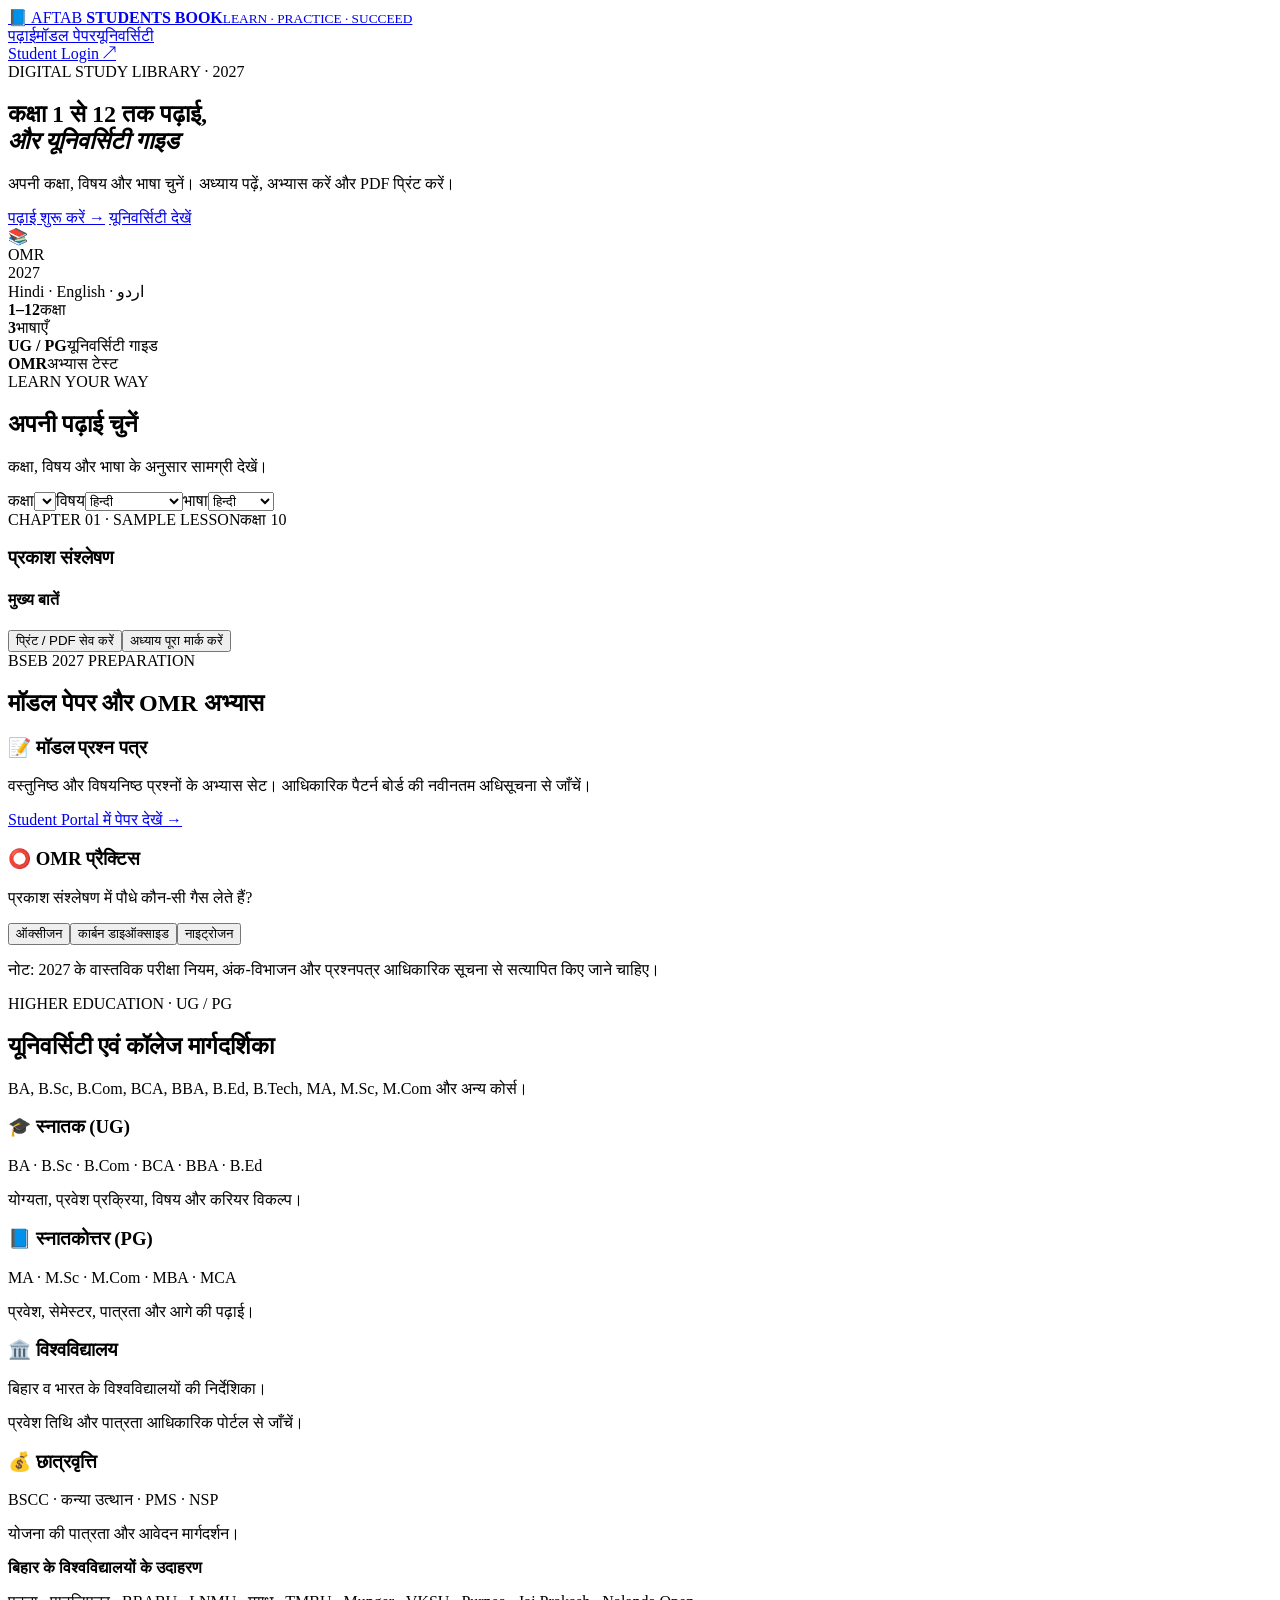
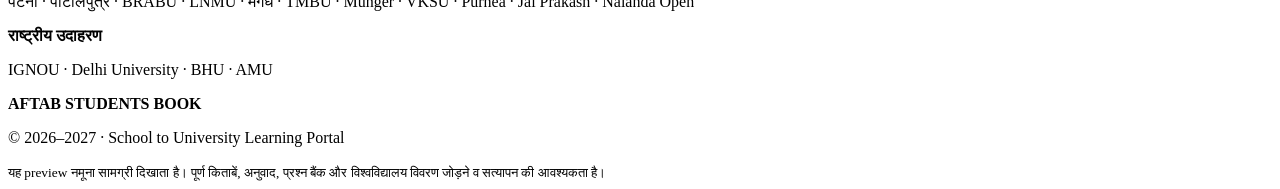
==== preview/index.html @ 73ba519c "Add Aftab Students Book multilingual study portal preview" ====
<!doctype html><html lang="hi"><head><meta charset="utf-8"><meta name="viewport" content="width=device-width,initial-scale=1"><title>Aftab Students Book · School to University</title><link rel="stylesheet" href="style.css"></head><body>
<header><a class="brand" href="#">📘 AFTAB <b>STUDENTS BOOK</b><small>LEARN · PRACTICE · SUCCEED</small></a><nav><a href="#study">पढ़ाई</a><a href="#exam">मॉडल पेपर</a><a href="#university">यूनिवर्सिटी</a></nav><a class="login" href="../student.html">Student Login ↗</a></header>
<main><section class="hero"><div><span class="eyebrow">DIGITAL STUDY LIBRARY · 2027</span><h1>कक्षा 1 से 12 तक पढ़ाई,<br><em>और यूनिवर्सिटी गाइड</em></h1><p>अपनी कक्षा, विषय और भाषा चुनें। अध्याय पढ़ें, अभ्यास करें और PDF प्रिंट करें।</p><a class="btn" href="#study">पढ़ाई शुरू करें →</a> <a class="btn ghost" href="#university">यूनिवर्सिटी देखें</a></div><div class="art"><div class="bigbook">📚</div><div class="sticker">OMR<br>2027</div><div class="float">Hindi · English · اردو</div></div></section>
<section class="stats"><div><b>1–12</b><span>कक्षा</span></div><div><b>3</b><span>भाषाएँ</span></div><div><b>UG / PG</b><span>यूनिवर्सिटी गाइड</span></div><div><b>OMR</b><span>अभ्यास टेस्ट</span></div></section>
<section id="study" class="panel"><span class="eyebrow">LEARN YOUR WAY</span><h2>अपनी पढ़ाई चुनें</h2><p>कक्षा, विषय और भाषा के अनुसार सामग्री देखें।</p><div class="filters"><label>कक्षा<select id="classSelect"></select></label><label>विषय<select id="subjectSelect"><option>हिन्दी</option><option>English</option><option>गणित</option><option>विज्ञान</option><option>सामाजिक विज्ञान</option><option>اردو</option><option>Physics</option><option>Chemistry</option><option>Biology</option><option>Commerce</option></select></label><label>भाषा<select id="language"><option value="hi">हिन्दी</option><option value="en">English</option><option value="ur">اردو</option></select></label></div>
<article class="lesson"><div class="lesson-top"><span class="eyebrow">CHAPTER 01 · SAMPLE LESSON</span><span id="classBadge">कक्षा 10</span></div><h3 id="lessonTitle">प्रकाश संश्लेषण</h3><p id="lessonBody"></p><h4 id="keyTitle">मुख्य बातें</h4><ul id="keyPoints"></ul><div class="question"><b id="question"></b><p id="answer"></p></div><div class="actions"><button onclick="window.print()">प्रिंट / PDF सेव करें</button><button class="secondary" id="markDone">अध्याय पूरा मार्क करें</button></div><small id="progress"></small></article></section>
<section id="exam" class="panel"><span class="eyebrow">BSEB 2027 PREPARATION</span><h2>मॉडल पेपर और OMR अभ्यास</h2><div class="cards"><article><h3>📝 मॉडल प्रश्न पत्र</h3><p>वस्तुनिष्ठ और विषयनिष्ठ प्रश्नों के अभ्यास सेट। आधिकारिक पैटर्न बोर्ड की नवीनतम अधिसूचना से जाँचें।</p><a class="textlink" href="../student.html">Student Portal में पेपर देखें →</a></article><article><h3>⭕ OMR प्रैक्टिस</h3><p id="quizQ">प्रकाश संश्लेषण में पौधे कौन-सी गैस लेते हैं?</p><div class="options"><button data-correct="0">ऑक्सीजन</button><button data-correct="1">कार्बन डाइऑक्साइड</button><button data-correct="0">नाइट्रोजन</button></div><p id="quizResult" aria-live="polite"></p></article></div><p class="note">नोट: 2027 के वास्तविक परीक्षा नियम, अंक-विभाजन और प्रश्नपत्र आधिकारिक सूचना से सत्यापित किए जाने चाहिए।</p></section>
<section id="university" class="panel"><span class="eyebrow">HIGHER EDUCATION · UG / PG</span><h2>यूनिवर्सिटी एवं कॉलेज मार्गदर्शिका</h2><p>BA, B.Sc, B.Com, BCA, BBA, B.Ed, B.Tech, MA, M.Sc, M.Com और अन्य कोर्स।</p><div class="cards"><article><h3>🎓 स्नातक (UG)</h3><p>BA · B.Sc · B.Com · BCA · BBA · B.Ed</p><p>योग्यता, प्रवेश प्रक्रिया, विषय और करियर विकल्प।</p></article><article><h3>📘 स्नातकोत्तर (PG)</h3><p>MA · M.Sc · M.Com · MBA · MCA</p><p>प्रवेश, सेमेस्टर, पात्रता और आगे की पढ़ाई।</p></article><article><h3>🏛️ विश्वविद्यालय</h3><p>बिहार व भारत के विश्वविद्यालयों की निर्देशिका।</p><p>प्रवेश तिथि और पात्रता आधिकारिक पोर्टल से जाँचें।</p></article><article><h3>💰 छात्रवृत्ति</h3><p>BSCC · कन्या उत्थान · PMS · NSP</p><p>योजना की पात्रता और आवेदन मार्गदर्शन।</p></article></div><div class="unilist"><b>बिहार के विश्वविद्यालयों के उदाहरण</b><p>पटना · पाटलिपुत्र · BRABU · LNMU · मगध · TMBU · Munger · VKSU · Purnea · Jai Prakash · Nalanda Open</p><b>राष्ट्रीय उदाहरण</b><p>IGNOU · Delhi University · BHU · AMU</p></div></section></main><footer><b>AFTAB STUDENTS BOOK</b><p>© 2026–2027 · School to University Learning Portal</p><small>यह preview नमूना सामग्री दिखाता है। पूर्ण किताबें, अनुवाद, प्रश्न बैंक और विश्वविद्यालय विवरण जोड़ने व सत्यापन की आवश्यकता है।</small></footer><script src="app.js"></script></body></html>
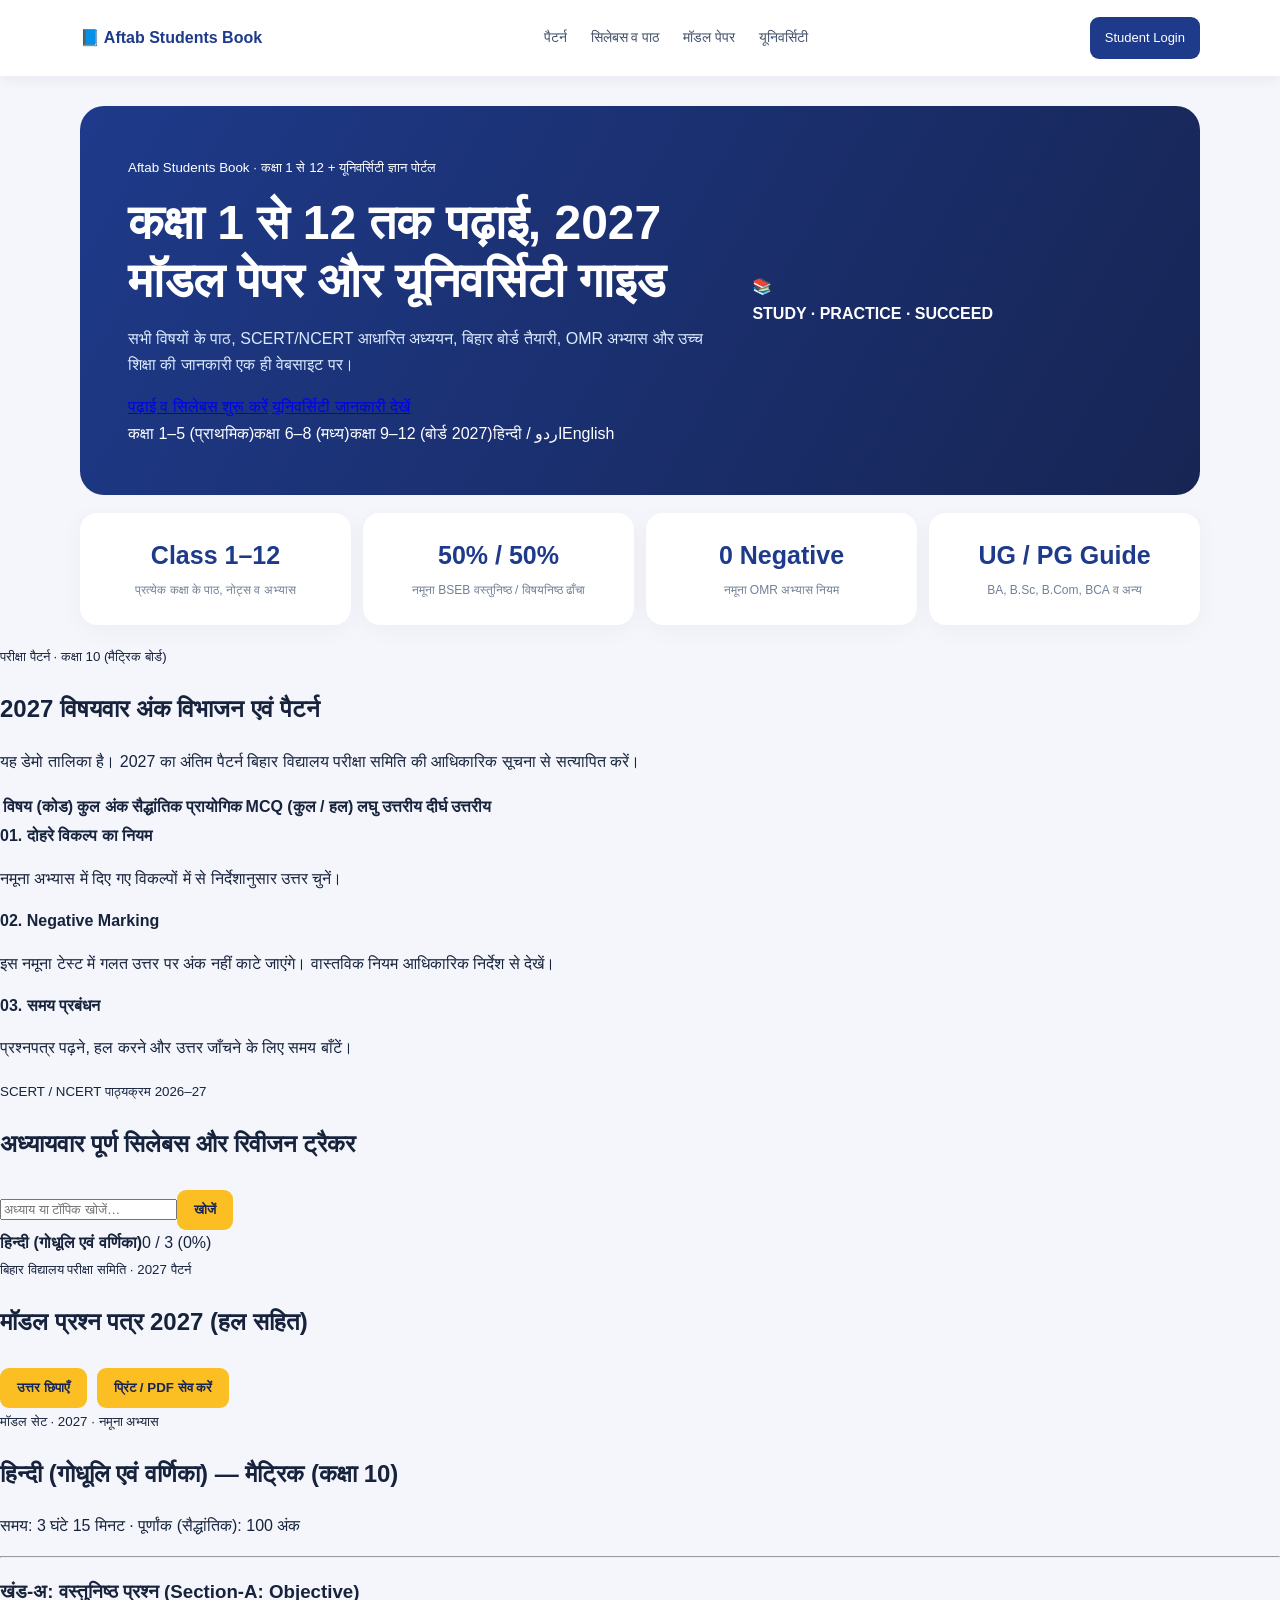
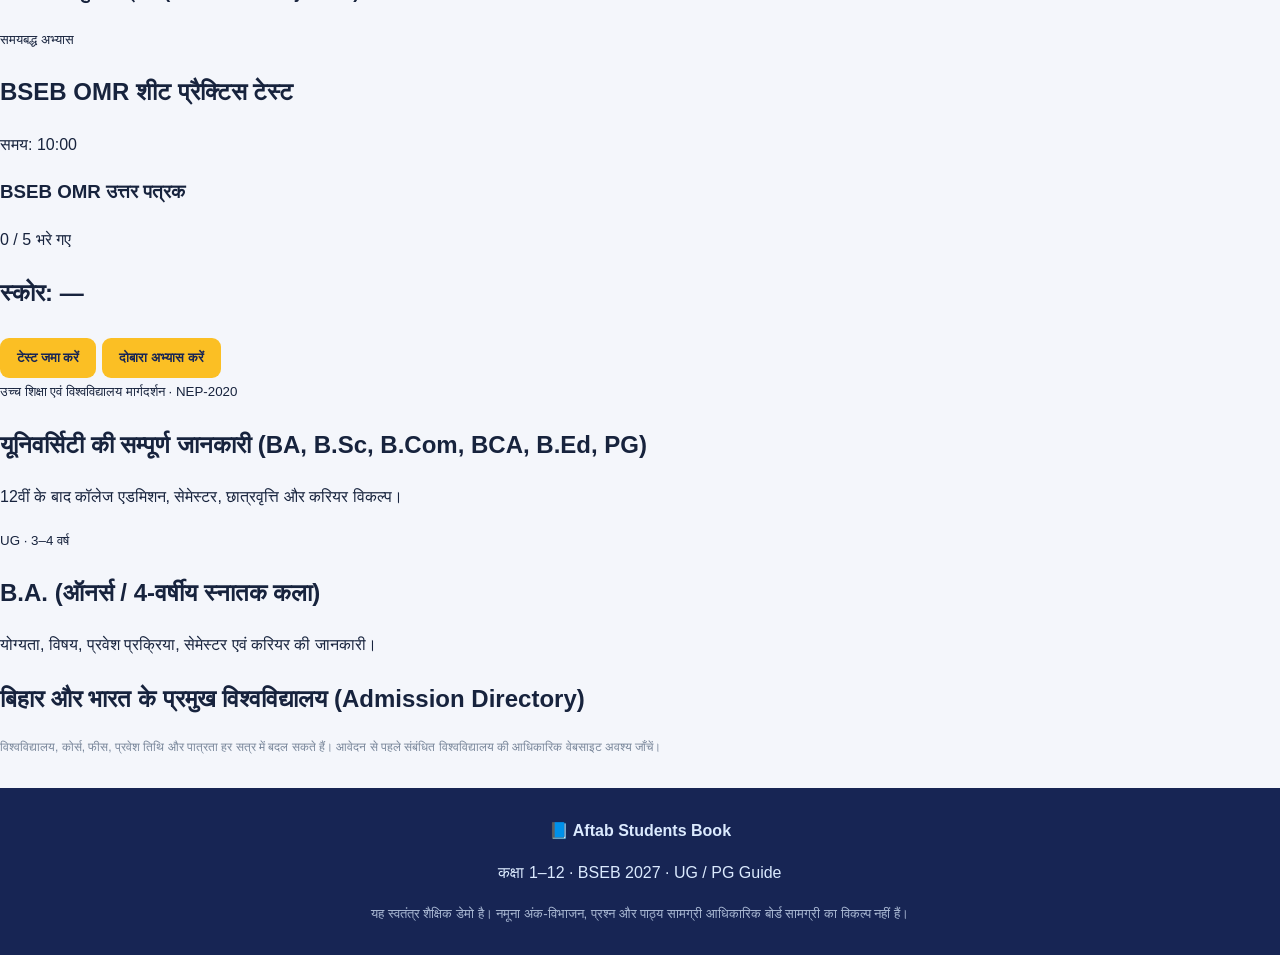
==== commit 09de6098: "Build screenshot-matched school to university portal preview" ====
--- a/preview/index.html
+++ b/preview/index.html
@@ -1,8 +1,12 @@
-<!doctype html><html lang="hi"><head><meta charset="utf-8"><meta name="viewport" content="width=device-width,initial-scale=1"><title>Aftab Students Book · School to University</title><link rel="stylesheet" href="style.css"></head><body>
-<header><a class="brand" href="#">📘 AFTAB <b>STUDENTS BOOK</b><small>LEARN · PRACTICE · SUCCEED</small></a><nav><a href="#study">पढ़ाई</a><a href="#exam">मॉडल पेपर</a><a href="#university">यूनिवर्सिटी</a></nav><a class="login" href="../student.html">Student Login ↗</a></header>
-<main><section class="hero"><div><span class="eyebrow">DIGITAL STUDY LIBRARY · 2027</span><h1>कक्षा 1 से 12 तक पढ़ाई,<br><em>और यूनिवर्सिटी गाइड</em></h1><p>अपनी कक्षा, विषय और भाषा चुनें। अध्याय पढ़ें, अभ्यास करें और PDF प्रिंट करें।</p><a class="btn" href="#study">पढ़ाई शुरू करें →</a> <a class="btn ghost" href="#university">यूनिवर्सिटी देखें</a></div><div class="art"><div class="bigbook">📚</div><div class="sticker">OMR<br>2027</div><div class="float">Hindi · English · اردو</div></div></section>
-<section class="stats"><div><b>1–12</b><span>कक्षा</span></div><div><b>3</b><span>भाषाएँ</span></div><div><b>UG / PG</b><span>यूनिवर्सिटी गाइड</span></div><div><b>OMR</b><span>अभ्यास टेस्ट</span></div></section>
-<section id="study" class="panel"><span class="eyebrow">LEARN YOUR WAY</span><h2>अपनी पढ़ाई चुनें</h2><p>कक्षा, विषय और भाषा के अनुसार सामग्री देखें।</p><div class="filters"><label>कक्षा<select id="classSelect"></select></label><label>विषय<select id="subjectSelect"><option>हिन्दी</option><option>English</option><option>गणित</option><option>विज्ञान</option><option>सामाजिक विज्ञान</option><option>اردو</option><option>Physics</option><option>Chemistry</option><option>Biology</option><option>Commerce</option></select></label><label>भाषा<select id="language"><option value="hi">हिन्दी</option><option value="en">English</option><option value="ur">اردو</option></select></label></div>
-<article class="lesson"><div class="lesson-top"><span class="eyebrow">CHAPTER 01 · SAMPLE LESSON</span><span id="classBadge">कक्षा 10</span></div><h3 id="lessonTitle">प्रकाश संश्लेषण</h3><p id="lessonBody"></p><h4 id="keyTitle">मुख्य बातें</h4><ul id="keyPoints"></ul><div class="question"><b id="question"></b><p id="answer"></p></div><div class="actions"><button onclick="window.print()">प्रिंट / PDF सेव करें</button><button class="secondary" id="markDone">अध्याय पूरा मार्क करें</button></div><small id="progress"></small></article></section>
-<section id="exam" class="panel"><span class="eyebrow">BSEB 2027 PREPARATION</span><h2>मॉडल पेपर और OMR अभ्यास</h2><div class="cards"><article><h3>📝 मॉडल प्रश्न पत्र</h3><p>वस्तुनिष्ठ और विषयनिष्ठ प्रश्नों के अभ्यास सेट। आधिकारिक पैटर्न बोर्ड की नवीनतम अधिसूचना से जाँचें।</p><a class="textlink" href="../student.html">Student Portal में पेपर देखें →</a></article><article><h3>⭕ OMR प्रैक्टिस</h3><p id="quizQ">प्रकाश संश्लेषण में पौधे कौन-सी गैस लेते हैं?</p><div class="options"><button data-correct="0">ऑक्सीजन</button><button data-correct="1">कार्बन डाइऑक्साइड</button><button data-correct="0">नाइट्रोजन</button></div><p id="quizResult" aria-live="polite"></p></article></div><p class="note">नोट: 2027 के वास्तविक परीक्षा नियम, अंक-विभाजन और प्रश्नपत्र आधिकारिक सूचना से सत्यापित किए जाने चाहिए।</p></section>
-<section id="university" class="panel"><span class="eyebrow">HIGHER EDUCATION · UG / PG</span><h2>यूनिवर्सिटी एवं कॉलेज मार्गदर्शिका</h2><p>BA, B.Sc, B.Com, BCA, BBA, B.Ed, B.Tech, MA, M.Sc, M.Com और अन्य कोर्स।</p><div class="cards"><article><h3>🎓 स्नातक (UG)</h3><p>BA · B.Sc · B.Com · BCA · BBA · B.Ed</p><p>योग्यता, प्रवेश प्रक्रिया, विषय और करियर विकल्प।</p></article><article><h3>📘 स्नातकोत्तर (PG)</h3><p>MA · M.Sc · M.Com · MBA · MCA</p><p>प्रवेश, सेमेस्टर, पात्रता और आगे की पढ़ाई।</p></article><article><h3>🏛️ विश्वविद्यालय</h3><p>बिहार व भारत के विश्वविद्यालयों की निर्देशिका।</p><p>प्रवेश तिथि और पात्रता आधिकारिक पोर्टल से जाँचें।</p></article><article><h3>💰 छात्रवृत्ति</h3><p>BSCC · कन्या उत्थान · PMS · NSP</p><p>योजना की पात्रता और आवेदन मार्गदर्शन।</p></article></div><div class="unilist"><b>बिहार के विश्वविद्यालयों के उदाहरण</b><p>पटना · पाटलिपुत्र · BRABU · LNMU · मगध · TMBU · Munger · VKSU · Purnea · Jai Prakash · Nalanda Open</p><b>राष्ट्रीय उदाहरण</b><p>IGNOU · Delhi University · BHU · AMU</p></div></section></main><footer><b>AFTAB STUDENTS BOOK</b><p>© 2026–2027 · School to University Learning Portal</p><small>यह preview नमूना सामग्री दिखाता है। पूर्ण किताबें, अनुवाद, प्रश्न बैंक और विश्वविद्यालय विवरण जोड़ने व सत्यापन की आवश्यकता है।</small></footer><script src="app.js"></script></body></html>+<!doctype html>
+<html lang="hi"><head><meta charset="utf-8"><meta name="viewport" content="width=device-width,initial-scale=1"><title>Aftab Students Book | BSEB 2027</title><link rel="stylesheet" href="style.css"></head>
+<body><header><a class="brand" href="#home">📘 Aftab Students Book</a><nav><a href="#pattern">पैटर्न</a><a href="#syllabus">सिलेबस व पाठ</a><a href="#papers">मॉडल पेपर</a><a href="#university">यूनिवर्सिटी</a></nav><a class="login" href="../student.html">Student Login</a></header>
+<main id="home">
+<section class="hero"><div><small>Aftab Students Book · कक्षा 1 से 12 + यूनिवर्सिटी ज्ञान पोर्टल</small><h1>कक्षा 1 से 12 तक पढ़ाई, 2027 मॉडल पेपर और यूनिवर्सिटी गाइड</h1><p>सभी विषयों के पाठ, SCERT/NCERT आधारित अध्ययन, बिहार बोर्ड तैयारी, OMR अभ्यास और उच्च शिक्षा की जानकारी एक ही वेबसाइट पर।</p><a class="primary" href="#syllabus">पढ़ाई व सिलेबस शुरू करें</a> <a class="outline" href="#university">यूनिवर्सिटी जानकारी देखें</a><div class="quick"><span>कक्षा 1–5 (प्राथमिक)</span><span>कक्षा 6–8 (मध्य)</span><span>कक्षा 9–12 (बोर्ड 2027)</span><span>हिन्दी / اردو</span><span>English</span></div><div class="classes" id="classChips"></div></div><div class="heroimage"><div class="book">📚</div><strong>STUDY · PRACTICE · SUCCEED</strong></div></section>
+<section class="stats"><div><b>Class 1–12</b><span>प्रत्येक कक्षा के पाठ, नोट्स व अभ्यास</span></div><div><b>50% / 50%</b><span>नमूना BSEB वस्तुनिष्ठ / विषयनिष्ठ ढाँचा</span></div><div><b>0 Negative</b><span>नमूना OMR अभ्यास नियम</span></div><div><b>UG / PG Guide</b><span>BA, B.Sc, B.Com, BCA व अन्य</span></div></section>
+<section id="pattern" class="section"><div class="sectionhead"><div><small>परीक्षा पैटर्न · कक्षा 10 (मैट्रिक बोर्ड)</small><h2>2027 विषयवार अंक विभाजन एवं पैटर्न</h2></div><p>यह डेमो तालिका है। 2027 का अंतिम पैटर्न बिहार विद्यालय परीक्षा समिति की आधिकारिक सूचना से सत्यापित करें।</p></div><div class="tablewrap"><table><thead><tr><th>विषय (कोड)</th><th>कुल अंक</th><th>सैद्धांतिक</th><th>प्रायोगिक</th><th>MCQ (कुल / हल)</th><th>लघु उत्तरीय</th><th>दीर्घ उत्तरीय</th></tr></thead><tbody id="patternRows"></tbody></table></div><div class="three"><article><b>01. दोहरे विकल्प का नियम</b><p>नमूना अभ्यास में दिए गए विकल्पों में से निर्देशानुसार उत्तर चुनें।</p></article><article><b>02. Negative Marking</b><p>इस नमूना टेस्ट में गलत उत्तर पर अंक नहीं काटे जाएंगे। वास्तविक नियम आधिकारिक निर्देश से देखें।</p></article><article><b>03. समय प्रबंधन</b><p>प्रश्नपत्र पढ़ने, हल करने और उत्तर जाँचने के लिए समय बाँटें।</p></article></div></section>
+<section id="syllabus" class="section"><div class="sectionhead"><div><small>SCERT / NCERT पाठ्यक्रम 2026–27</small><h2>अध्यायवार पूर्ण सिलेबस और रिवीजन ट्रैकर</h2></div><div class="search"><input id="search" placeholder="अध्याय या टॉपिक खोजें…"><button id="searchBtn">खोजें</button></div></div><div class="tabs" id="subjectTabs"></div><div class="progressline"><b id="subjectTitle">हिन्दी (गोधूलि एवं वर्णिका)</b><span id="progressText">0 / 3 (0%)</span><div class="bar"><i id="progressBar"></i></div></div><div class="chaptergrid" id="chapters"></div></section>
+<section id="papers" class="section"><div class="sectionhead"><div><small>बिहार विद्यालय परीक्षा समिति · 2027 पैटर्न</small><h2>मॉडल प्रश्न पत्र 2027 (हल सहित)</h2></div><div><button class="outline" id="toggleAnswers">उत्तर छिपाएँ</button> <button class="primary" onclick="window.print()">प्रिंट / PDF सेव करें</button></div></div><div class="tabs" id="paperTabs"></div><div class="paper"><small>मॉडल सेट · 2027 · नमूना अभ्यास</small><h2 id="paperTitle">हिन्दी (गोधूलि एवं वर्णिका) — मैट्रिक (कक्षा 10)</h2><p>समय: 3 घंटे 15 मिनट · पूर्णांक (सैद्धांतिक): 100 अंक</p><hr><h3>खंड-अ: वस्तुनिष्ठ प्रश्न (Section-A: Objective)</h3><div id="questions"></div></div></section>
+<section id="omr" class="section"><div class="sectionhead"><div><small>समयबद्ध अभ्यास</small><h2>BSEB OMR शीट प्रैक्टिस टेस्ट</h2></div><div class="timer" id="timer">समय: 10:00</div></div><div class="omrgrid"><div id="quiz"></div><aside class="answerbox"><h3>BSEB OMR उत्तर पत्रक</h3><p id="answered">0 / 5 भरे गए</p><div id="answerGrid"></div><h2 id="score">स्कोर: —</h2><button class="primary" id="submitQuiz">टेस्ट जमा करें</button><button class="outline" id="resetQuiz">दोबारा अभ्यास करें</button></aside></div></section>
+<section id="university" class="section"><div class="sectionhead"><div><small>उच्च शिक्षा एवं विश्वविद्यालय मार्गदर्शन · NEP-2020</small><h2>यूनिवर्सिटी की सम्पूर्ण जानकारी (BA, B.Sc, B.Com, BCA, B.Ed, PG)</h2></div><p>12वीं के बाद कॉलेज एडमिशन, सेमेस्टर, छात्रवृत्ति और करियर विकल्प।</p></div><div class="tabs" id="courseTabs"></div><div class="coursebox"><small id="courseMeta">UG · 3–4 वर्ष</small><h2 id="courseTitle">B.A. (ऑनर्स / 4-वर्षीय स्नातक कला)</h2><p id="courseDesc">योग्यता, विषय, प्रवेश प्रक्रिया, सेमेस्टर एवं करियर की जानकारी।</p><div class="three" id="courseDetails"></div></div><h2>बिहार और भारत के प्रमुख विश्वविद्यालय (Admission Directory)</h2><div class="directory" id="universities"></div><p class="note">विश्वविद्यालय, कोर्स, फीस, प्रवेश तिथि और पात्रता हर सत्र में बदल सकते हैं। आवेदन से पहले संबंधित विश्वविद्यालय की आधिकारिक वेबसाइट अवश्य जाँचें।</p></section>
+</main><footer><b>📘 Aftab Students Book</b><p>कक्षा 1–12 · BSEB 2027 · UG / PG Guide</p><small>यह स्वतंत्र शैक्षिक डेमो है। नमूना अंक-विभाजन, प्रश्न और पाठ्य सामग्री आधिकारिक बोर्ड सामग्री का विकल्प नहीं हैं।</small></footer><script src="app.js"></script></body></html>
--- a/preview/style.css
+++ b/preview/style.css
@@ -0,0 +1 @@
+*{box-sizing:border-box}html{scroll-behavior:smooth}body{margin:0;background:#f4f6fb;color:#17233d;font:16px/1.65 Arial,"Noto Sans Devanagari",sans-serif}header{height:76px;background:#fff;display:flex;align-items:center;justify-content:space-between;padding:0 max(5%,calc((100% - 1120px)/2));box-shadow:0 2px 15px #17233d12;position:sticky;top:0;z-index:5}.brand{font-weight:800;color:#1e3a8a;text-decoration:none}.brand small{display:block;font-size:9px;letter-spacing:2px;color:#7b8798}nav{display:flex;gap:24px}nav a{color:#42516a;text-decoration:none;font-size:14px}.login{background:#1e3a8a;color:white;padding:10px 15px;border-radius:9px;text-decoration:none;font-size:13px}.hero{max-width:1120px;margin:30px auto 18px;padding:48px;background:linear-gradient(120deg,#1e3a8a,#172554);border-radius:24px;color:white;display:grid;grid-template-columns:1.2fr .8fr;align-items:center;gap:25px}.eyebrow{font-size:11px;letter-spacing:1.5px;font-weight:800;color:#d99b22}.hero h1{font-size:clamp(30px,4vw,48px);line-height:1.2;margin:14px 0}.hero h1 em{color:#fbbf24;font-style:normal}.hero p{color:#dbeafe;max-width:600px}.btn,button{display:inline-block;border:0;border-radius:9px;padding:12px 17px;background:#fbbf24;color:#172554;font-weight:700;text-decoration:none;cursor:pointer;margin:6px 6px 0 0}.ghost{background:transparent;border:1px solid #ffffff88;color:white}.art{height:210px;display:grid;place-items:center;position:relative}.bigbook{font-size:125px;filter:drop-shadow(0 15px 12px #0005)}.sticker{position:absolute;right:8%;top:5%;background:#fbbf24;color:#172554;border-radius:50%;width:72px;height:72px;display:grid;place-content:center;text-align:center;font-weight:900;transform:rotate(10deg)}.float{position:absolute;bottom:5%;background:#fff;color:#1e3a8a;padding:8px 13px;border-radius:9px;font-size:12px;font-weight:700}.stats{max-width:1120px;margin:18px auto;display:grid;grid-template-columns:repeat(4,1fr);gap:12px}.stats div,.panel{background:#fff;border-radius:17px;padding:22px;box-shadow:0 5px 25px #17233d0a}.stats div{text-align:center}.stats b{display:block;font-size:25px;color:#1e3a8a}.stats span{font-size:12px;color:#718096}.panel{max-width:1120px;margin:20px auto;padding:30px}.panel h2{font-size:29px;margin:5px 0}.panel>p{color:#68768b}.filters{display:grid;grid-template-columns:repeat(3,1fr);gap:14px;margin:22px 0}.filters label{font-size:13px;font-weight:700}.filters select{display:block;width:100%;padding:12px;border:1px solid #dbe2ef;border-radius:9px;background:#fff;margin-top:6px}.lesson{background:#f7f9ff;border:1px solid #e1e8f6;border-radius:15px;padding:24px}.lesson-top{display:flex;justify-content:space-between;align-items:center}.lesson-top span+span{background:#e0e7ff;color:#1e3a8a;padding:5px 12px;border-radius:20px;font-size:12px}.lesson h3{font-size:25px;margin:6px 0}.lesson p{color:#334155}.lesson li{margin:5px 0}.question,.unilist{background:#fff;border-left:4px solid #fbbf24;padding:15px;margin:18px 0}.actions{margin-top:14px}.actions button{background:#1e3a8a;color:#fff}.actions .secondary{background:#e8eefb;color:#1e3a8a}.cards{display:grid;grid-template-columns:repeat(2,1fr);gap:14px;margin-top:18px}.cards article{border:1px solid #e4eaf4;border-radius:14px;padding:20px}.cards h3{margin-top:0;color:#1e3a8a}.cards p{color:#64748b}.textlink{color:#1e3a8a;font-weight:700}.options{display:flex;gap:7px;flex-wrap:wrap}.options button{background:#edf2ff;color:#1e3a8a;border:1px solid #d8e2f5}.note{font-size:12px;color:#78869a}.unilist{background:#f7f9ff;border:0;border-radius:10px}footer{text-align:center;background:#172554;color:#dbeafe;padding:30px;margin-top:30px}footer small{display:block;max-width:700px;margin:auto;color:#aab9d4}@media(max-width:760px){header{padding:10px 4%;height:auto;gap:10px;flex-wrap:wrap}nav{order:3;width:100%;justify-content:space-between;gap:8px}nav a{font-size:12px}.hero{margin:14px 4%;padding:28px;grid-template-columns:1fr}.art{height:130px}.bigbook{font-size:85px}.stats,.panel{margin:14px 4%}.stats{grid-template-columns:repeat(2,1fr)}.panel{padding:20px}.filters,.cards{grid-template-columns:1fr}}@media print{header,footer,.hero,.stats,.filters,.actions,.note{display:none!important}body{background:white}.panel{box-shadow:none;margin:0;padding:0}#exam,#university{display:none!important}}
